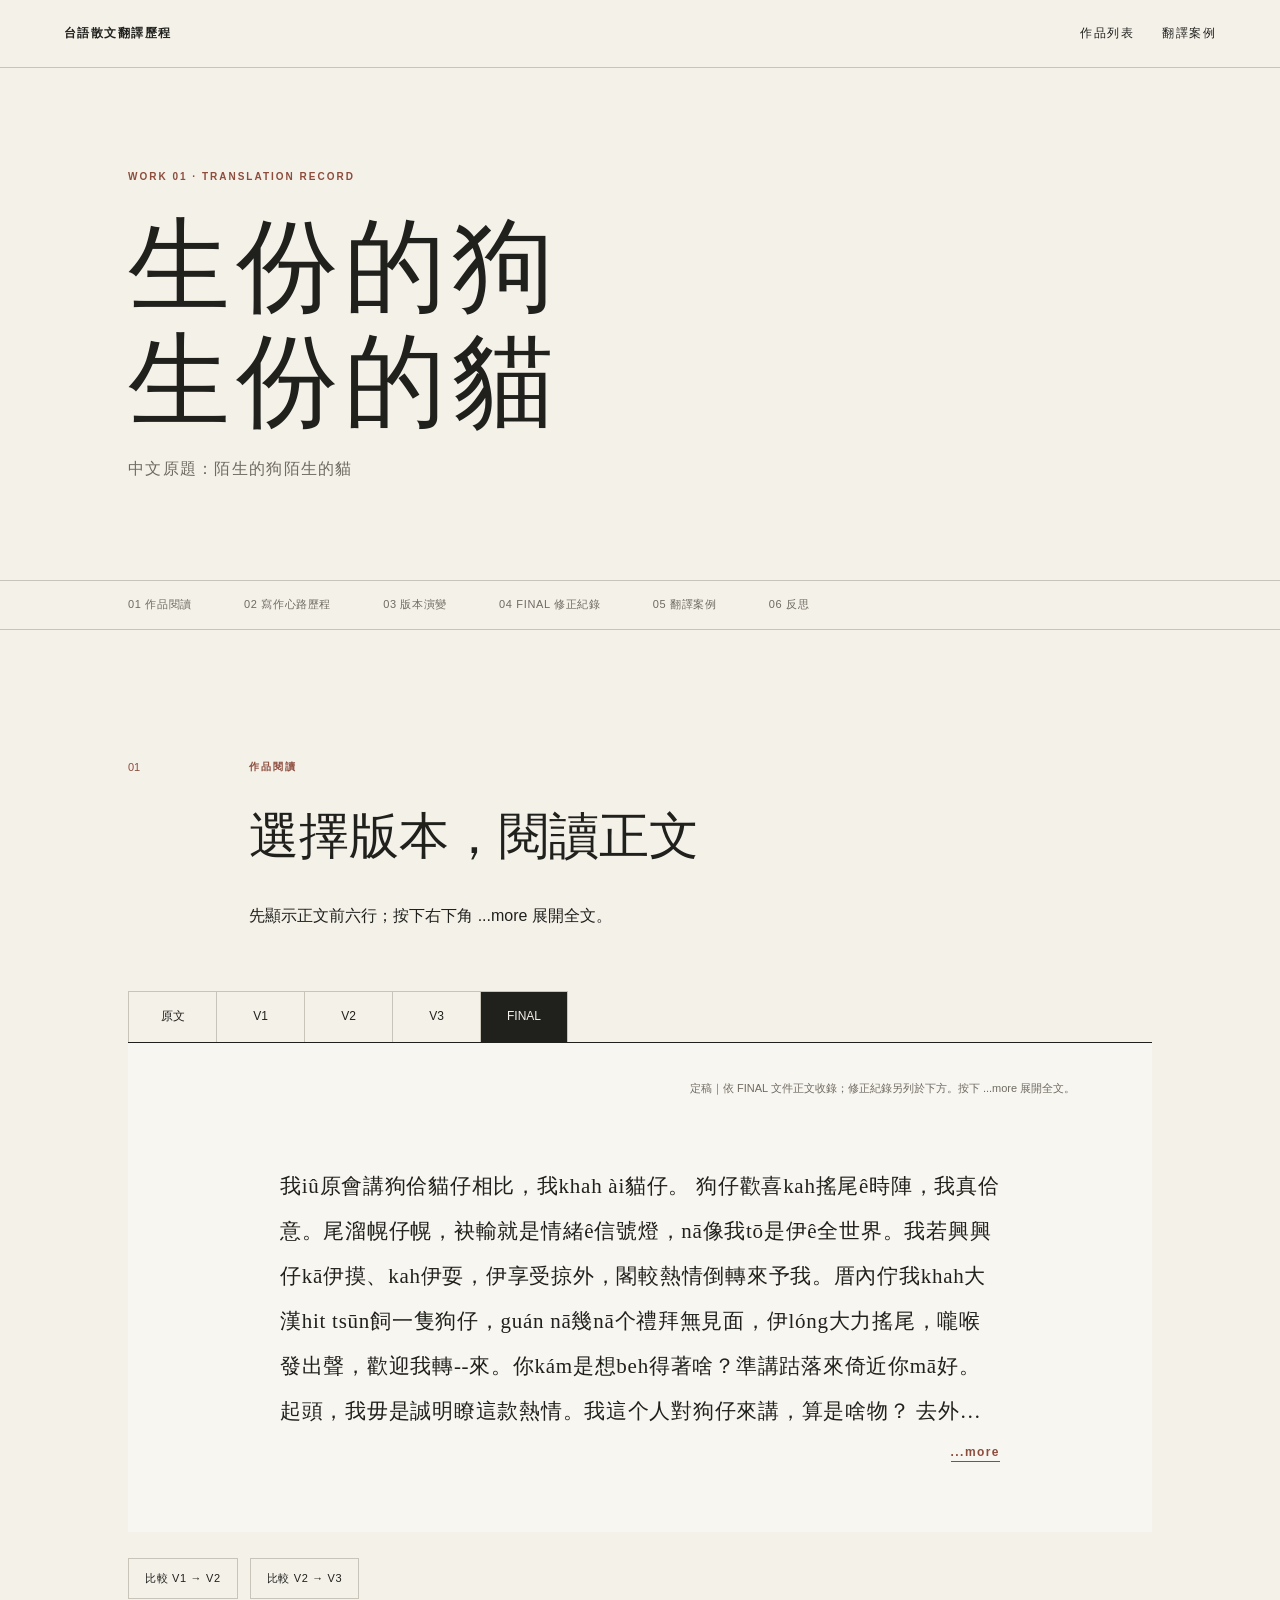
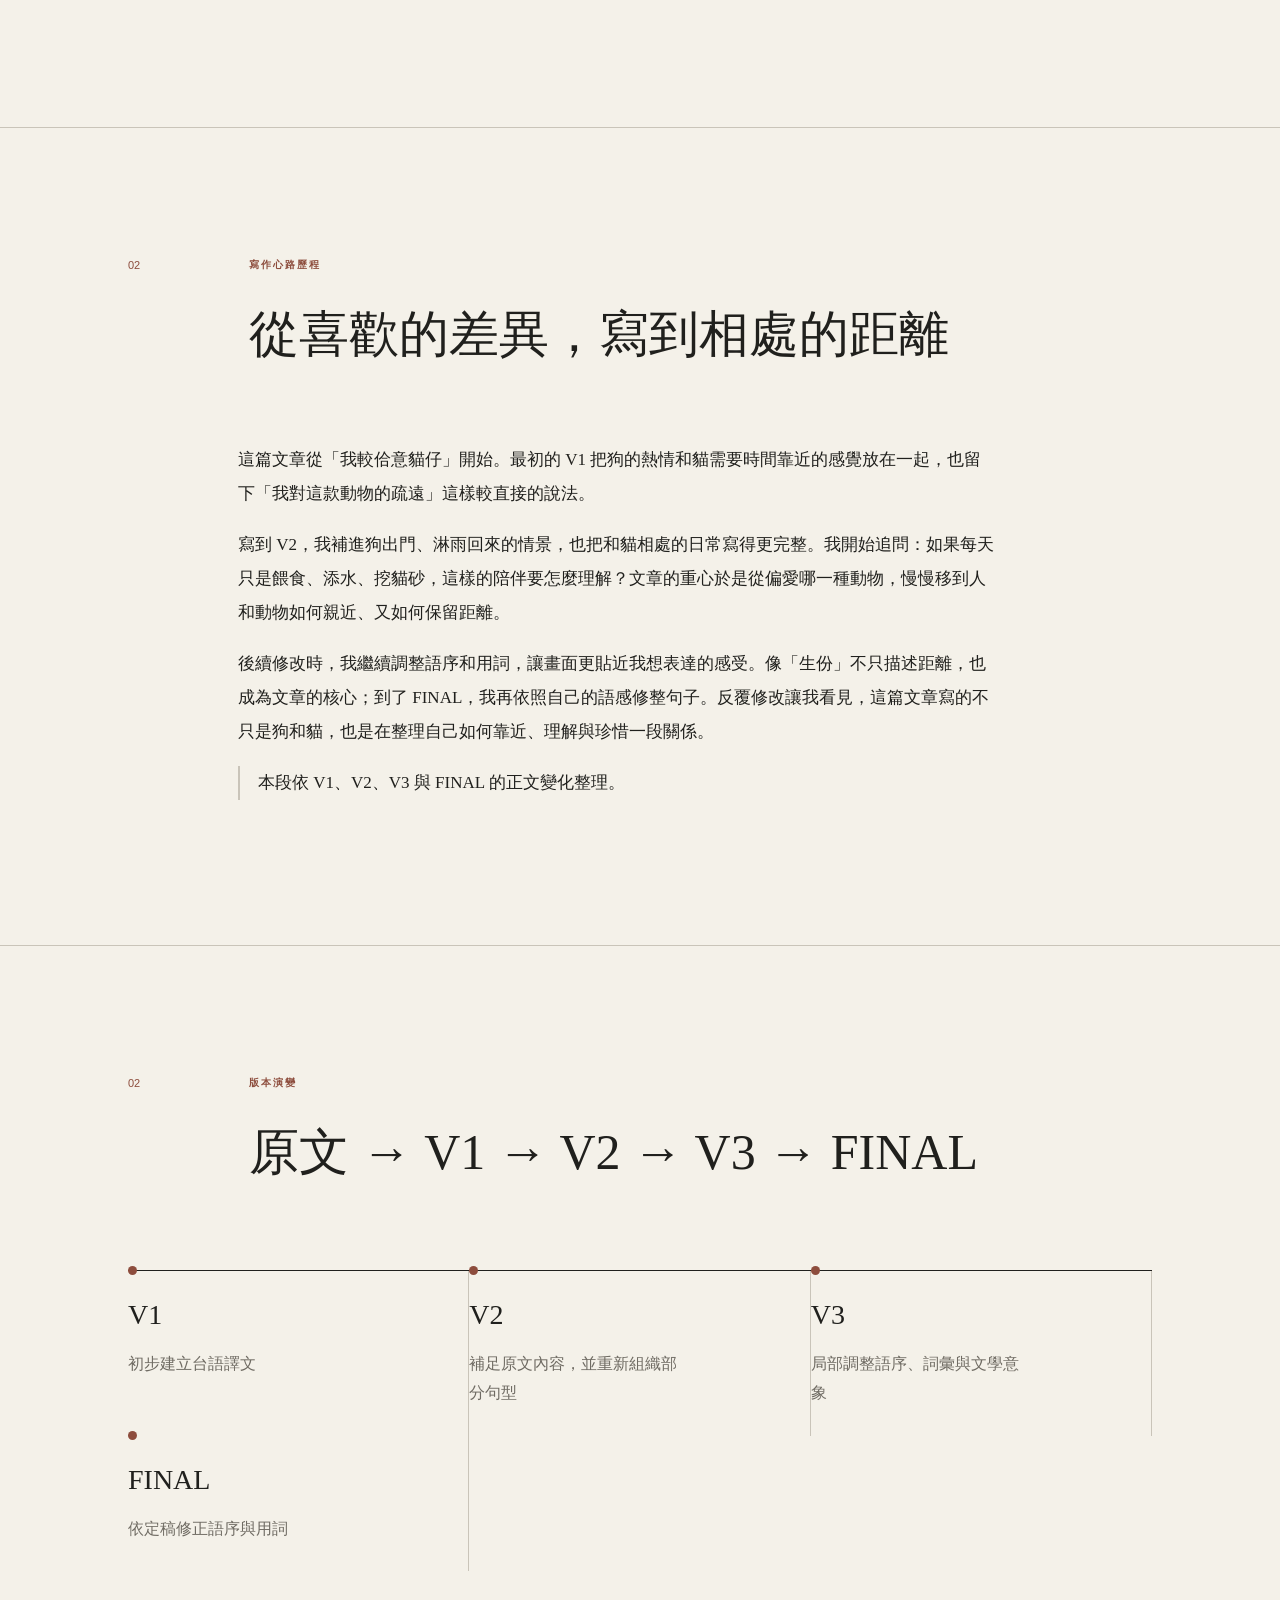
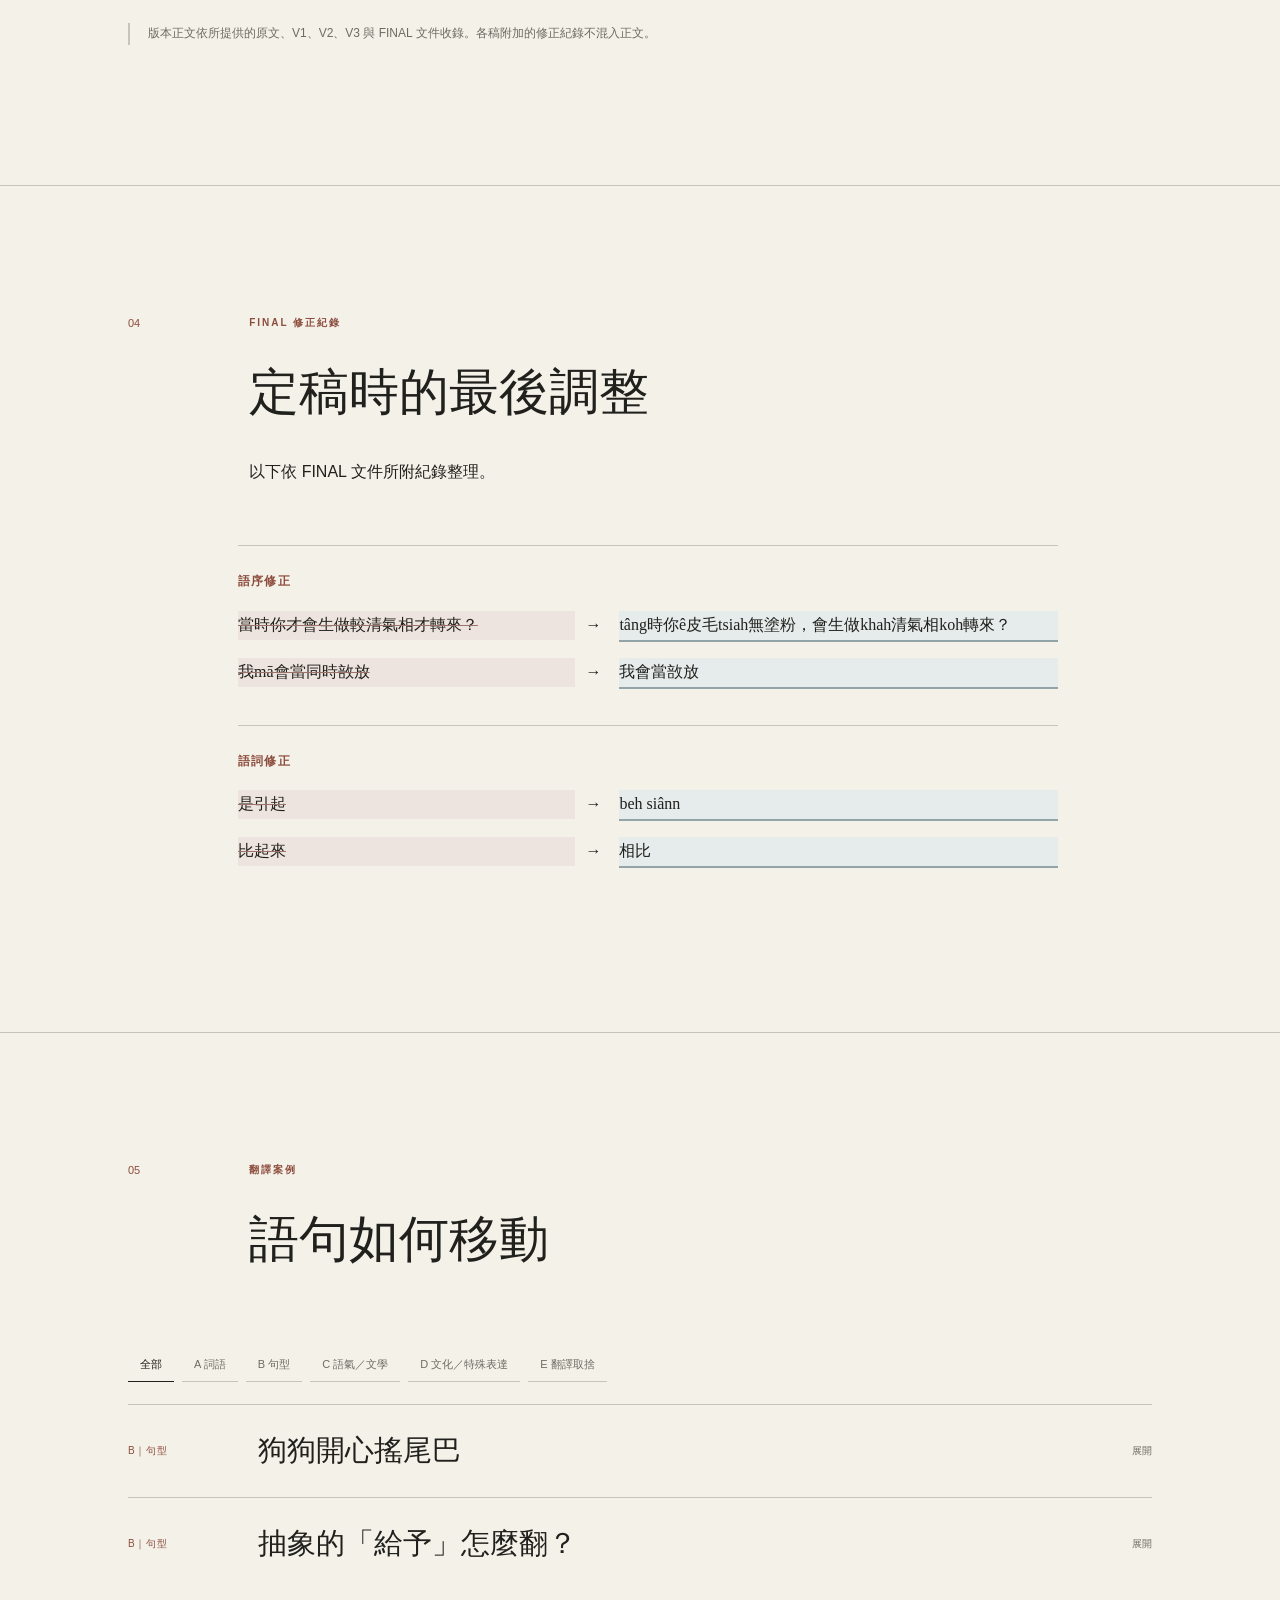
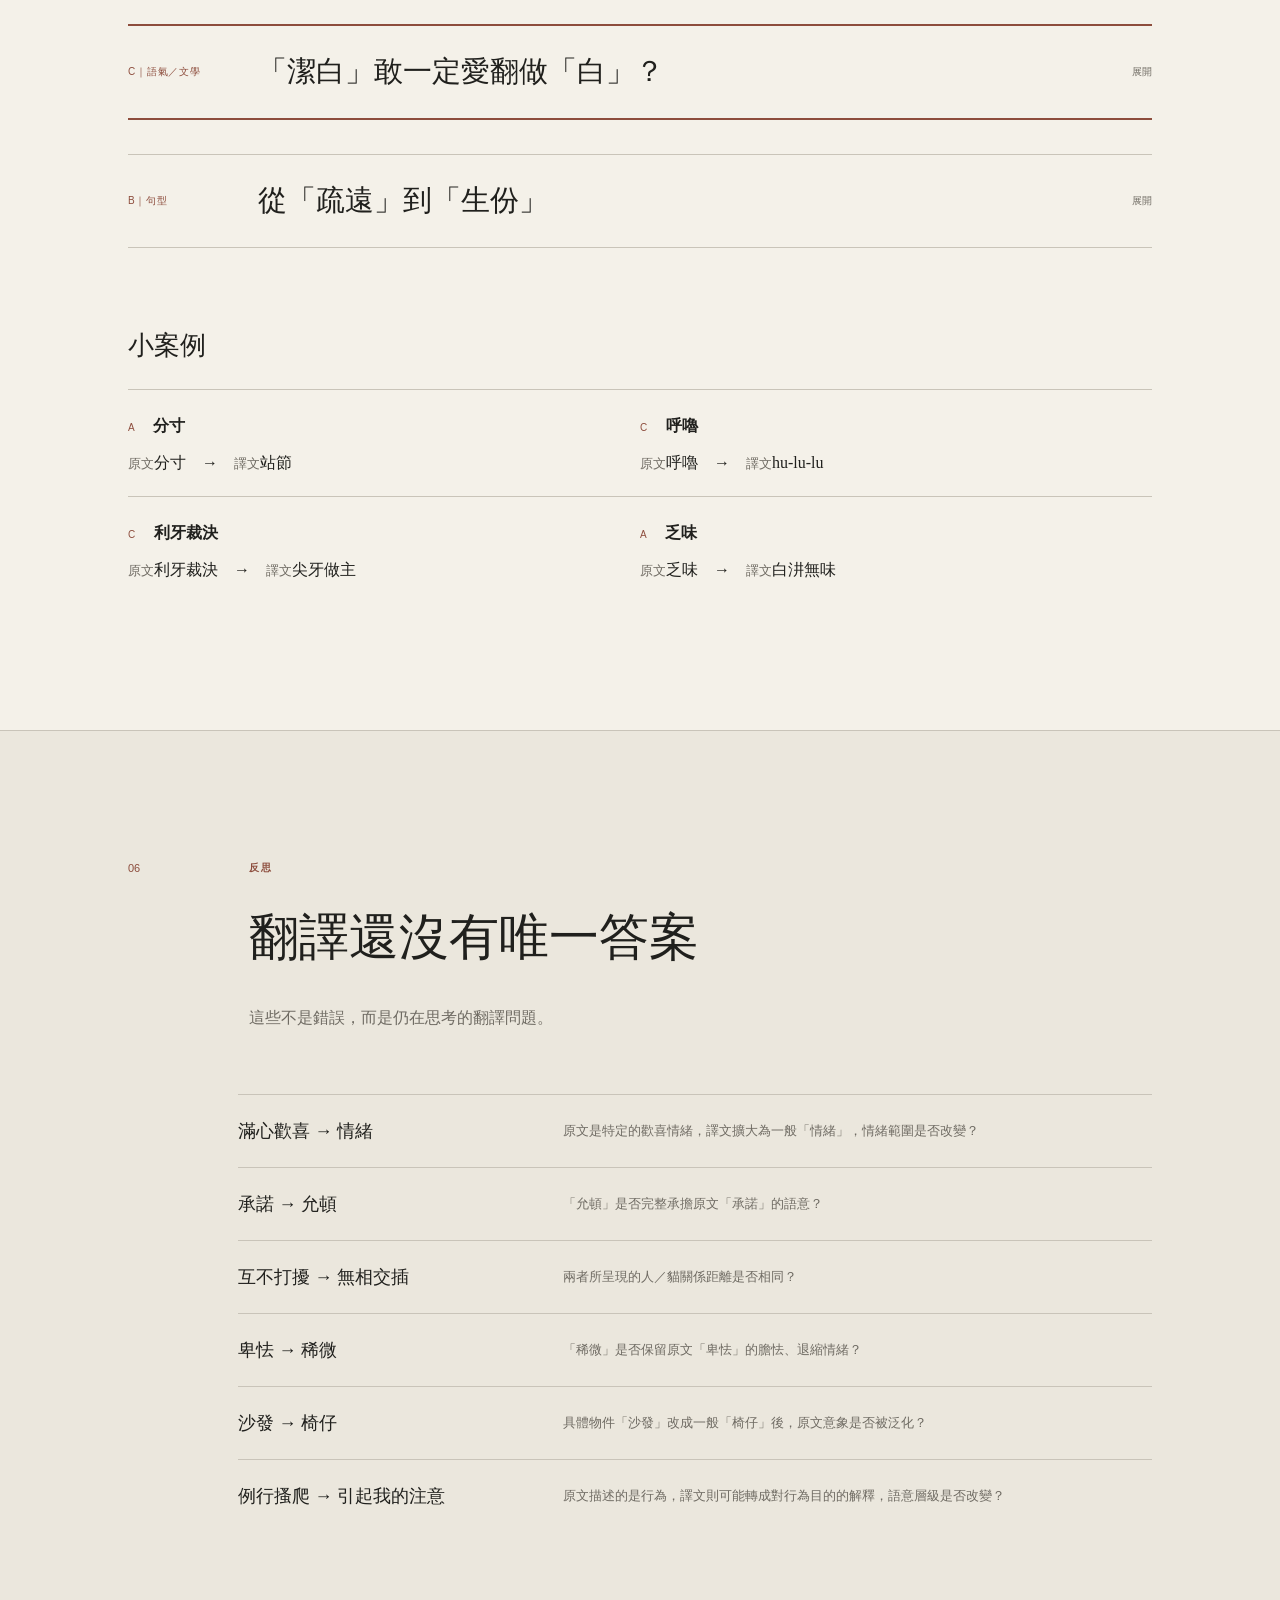
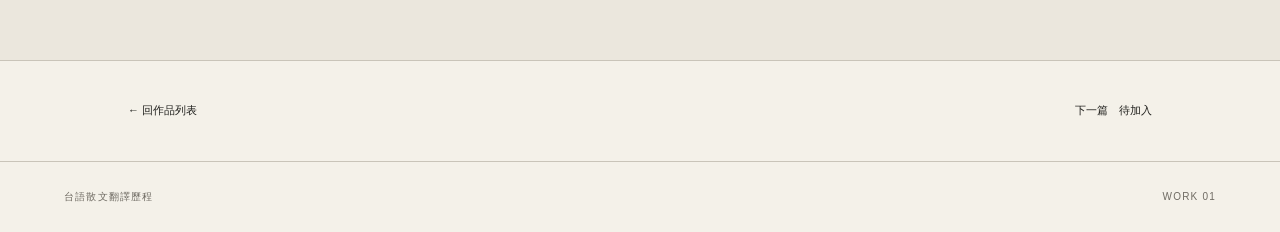
==== works/sing-hun-e-kau-sing-hun-e-niau.html @ 9552ee3a "Publish expanded panel width adjustment" ====
<!doctype html><html lang="zh-Hant"><head><meta charset="utf-8"><meta name="viewport" content="width=device-width,initial-scale=1"><meta name="description" content="〈生份的狗生份的貓〉版本演變與翻譯案例。"><title>生份的狗生份的貓｜台語散文翻譯歷程</title><link rel="stylesheet" href="../assets/style.css?v=20261028-fix13"></head>
<body class="work-page"><header class="site-header"><a class="wordmark" href="../index.html">台語散文翻譯歷程</a><nav><a href="../index.html#works">作品列表</a><a href="#cases">翻譯案例</a></nav></header>
<main><header class="work-hero"><p class="eyebrow">WORK 01 · TRANSLATION RECORD</p><h1>生份的狗<br>生份的貓</h1><p>中文原題：陌生的狗陌生的貓</p></header>
<nav class="local-nav" aria-label="本頁章節"><a href="#reading">01 作品閱讀</a><a href="#journey">02 寫作心路歷程</a><a href="#evolution">03 版本演變</a><a href="#corrections">04 FINAL 修正紀錄</a><a href="#cases">05 翻譯案例</a><a href="#questions">06 反思</a></nav>
<section class="chapter" id="reading"><header class="chapter-head"><span>01</span><div><p class="section-label">作品閱讀</p><h2>選擇版本，閱讀正文</h2><p>先顯示正文前六行；按下右下角 ...more 展開全文。</p></div></header><div class="version-tabs" role="tablist" aria-label="版本選擇"></div><article class="reading-paper"><p class="reading-status"></p><div class="prose" id="version-text"></div></article><div class="compare-controls"><button data-compare="v1-v2">比較 V1 → V2</button><button data-compare="v2-v3">比較 V2 → V3</button></div><div class="diff-panel" hidden></div></section>
<section class="chapter" id="journey"><header class="chapter-head"><span>02</span><div><p class="section-label">寫作心路歷程</p><h2>從喜歡的差異，寫到相處的距離</h2></div></header><div class="journey-copy"><p>這篇文章從「我較佮意貓仔」開始。最初的 V1 把狗的熱情和貓需要時間靠近的感覺放在一起，也留下「我對這款動物的疏遠」這樣較直接的說法。</p><p>寫到 V2，我補進狗出門、淋雨回來的情景，也把和貓相處的日常寫得更完整。我開始追問：如果每天只是餵食、添水、挖貓砂，這樣的陪伴要怎麼理解？文章的重心於是從偏愛哪一種動物，慢慢移到人和動物如何親近、又如何保留距離。</p><p>後續修改時，我繼續調整語序和用詞，讓畫面更貼近我想表達的感受。像「生份」不只描述距離，也成為文章的核心；到了 FINAL，我再依照自己的語感修整句子。反覆修改讓我看見，這篇文章寫的不只是狗和貓，也是在整理自己如何靠近、理解與珍惜一段關係。</p><p class="method-note">本段依 V1、V2、V3 與 FINAL 的正文變化整理。</p></div></section>
<section class="chapter" id="evolution"><header class="chapter-head"><span>02</span><div><p class="section-label">版本演變</p><h2>原文 → V1 → V2 → V3 → FINAL</h2></div></header><ol class="timeline"><li><b>V1</b><p>初步建立台語譯文</p></li><li><b>V2</b><p>補足原文內容，並重新組織部分句型</p></li><li><b>V3</b><p>局部調整語序、詞彙與文學意象</p></li><li><b>FINAL</b><p>依定稿修正語序與用詞</p></li></ol><p class="method-note">版本正文依所提供的原文、V1、V2、V3 與 FINAL 文件收錄。各稿附加的修正紀錄不混入正文。</p></section>
<section class="chapter" id="corrections"><header class="chapter-head"><span>04</span><div><p class="section-label">FINAL 修正紀錄</p><h2>定稿時的最後調整</h2><p>以下依 FINAL 文件所附紀錄整理。</p></div></header><div class="correction-list"><article><b>語序修正</b><p><del>當時你才會生做較清氣相才轉來？</del><span>→</span><ins>tâng時你ê皮毛tsiah無塗粉，會生做khah清氣相koh轉來？</ins></p><p><del>我mā會當同時敨放</del><span>→</span><ins>我會當敨放</ins></p></article><article><b>語詞修正</b><p><del>是引起</del><span>→</span><ins>beh siânn</ins></p><p><del>比起來</del><span>→</span><ins>相比</ins></p></article></div></section>
<section class="chapter" id="cases"><header class="chapter-head"><span>05</span><div><p class="section-label">翻譯案例</p><h2>語句如何移動</h2></div></header><div class="filter-row" aria-label="案例分類"><button class="active" data-filter="all">全部</button><button data-filter="A">A 詞語</button><button data-filter="B">B 句型</button><button data-filter="C">C 語氣／文學</button><button data-filter="D">D 文化／特殊表達</button><button data-filter="E">E 翻譯取捨</button></div><div class="case-list"></div><div class="small-cases"><h3>小案例</h3><div class="small-case-list"></div></div></section>
<section class="chapter questions" id="questions"><header class="chapter-head"><span>06</span><div><p class="section-label">反思</p><h2>翻譯還沒有唯一答案</h2><p>這些不是錯誤，而是仍在思考的翻譯問題。</p></div></header><div class="question-list"></div></section>
<nav class="bottom-nav"><a href="../index.html#works">← 回作品列表</a><span>下一篇　待加入</span></nav></main>
<footer><span>台語散文翻譯歷程</span><span>WORK 01</span></footer><script src="../data/works.js?v=20261028-fix13"></script><script src="../assets/app.js?v=20261028-fix13"></script></body></html>
---- assets/style.css ----
:root{--paper:#f4f1e9;--ink:#20201d;--soft:#6f6b63;--line:#c9c4b9;--accent:#8d4d3d;--blue:#64747a;--serif:"Noto Serif TC","Source Han Serif TC","PMingLiU",serif;--sans:"Noto Sans TC","PingFang TC","Microsoft JhengHei",sans-serif}
*{box-sizing:border-box}html{scroll-behavior:smooth}body{margin:0;background:var(--paper);color:var(--ink);font-family:var(--sans);line-height:1.8}a{color:inherit}.site-header{height:68px;padding:0 clamp(22px,5vw,76px);display:flex;align-items:center;justify-content:space-between;border-bottom:1px solid var(--line);font-size:12px;letter-spacing:.12em}.site-header nav{display:flex;gap:28px}.site-header a{text-decoration:none}.wordmark{font-family:var(--serif);font-weight:700}
.hero{min-height:78vh;padding:clamp(90px,14vh,150px) clamp(24px,10vw,150px);display:flex;flex-direction:column;justify-content:center}.eyebrow,.section-label{margin:0 0 24px;color:var(--accent);font-size:10px;font-weight:700;letter-spacing:.2em}.hero h1,.work-hero h1{margin:0;font-family:var(--serif);font-size:clamp(54px,9vw,126px);font-weight:500;line-height:1.12;letter-spacing:.06em}.hero-subtitle{margin:28px 0 4px;font-family:var(--serif);font-size:clamp(19px,2.4vw,28px);letter-spacing:.08em}.lead{max-width:520px;color:var(--soft);font-family:var(--serif);font-size:16px}.text-link{width:max-content;margin-top:40px;padding-bottom:4px;border-bottom:1px solid;text-decoration:none;font-size:12px;letter-spacing:.12em}
.statement,.works{display:grid;grid-template-columns:70px minmax(0,1fr);gap:5vw;padding:clamp(90px,12vw,160px) clamp(24px,10vw,150px);border-top:1px solid var(--line)}.section-index,.chapter-head>span{color:var(--accent);font-size:11px}.statement h2,.chapter h2{margin:0 0 30px;font:500 clamp(30px,4.5vw,58px)/1.45 var(--serif)}.statement>div>p:last-child{max-width:680px;color:var(--soft);font-family:var(--serif);font-size:17px}.work-row{min-height:126px;display:grid;grid-template-columns:70px minmax(220px,1fr) auto 30px;gap:20px;align-items:center;border-top:1px solid var(--ink);text-decoration:none}.work-row:last-child{border-bottom:1px solid var(--line)}.work-row>span,.work-row small{color:var(--soft);font-size:11px;letter-spacing:.08em}.work-row strong{font:500 clamp(23px,3vw,36px) var(--serif)}.work-row b{color:var(--accent)}.work-row.pending{color:#aaa59c;border-color:var(--line)}
footer{padding:26px clamp(22px,5vw,76px);display:flex;justify-content:space-between;border-top:1px solid var(--line);color:var(--soft);font-size:10px;letter-spacing:.12em}
.work-hero{padding:100px clamp(24px,10vw,150px) 80px}.work-hero h1{font-size:clamp(50px,8vw,105px)}.work-hero>p:last-child{color:var(--soft);font-family:var(--serif);letter-spacing:.08em}.local-nav{position:sticky;top:0;z-index:3;display:flex;overflow:auto;padding:0 clamp(20px,10vw,150px);background:rgba(244,241,233,.97);border-block:1px solid var(--line)}.local-nav a{flex:0 0 auto;padding:14px 24px 14px 0;margin-right:28px;text-decoration:none;color:var(--soft);font-size:11px;letter-spacing:.06em}
.chapter{padding:clamp(82px,10vw,140px) clamp(24px,10vw,150px);border-bottom:1px solid var(--line)}.chapter-head{display:grid;grid-template-columns:70px 1fr;gap:4vw}.chapter-head h2{font-size:clamp(30px,4vw,50px)}.version-tabs{display:flex;gap:0;margin:44px 0 0;border-bottom:1px solid var(--ink)}button{font:inherit;color:inherit}.version-tabs button,.filter-row button,.compare-controls button{appearance:none;border:0;background:none;cursor:pointer}.version-tabs button{min-width:88px;padding:14px 20px;border-top:1px solid var(--line);border-left:1px solid var(--line);font-size:12px}.version-tabs button:last-child{border-right:1px solid var(--line)}.version-tabs button.active{background:var(--ink);color:var(--paper)}
.reading-paper{min-height:420px;padding:36px clamp(12px,6vw,90px) 70px;background:#f8f6f0}.reading-status{margin:0;color:var(--soft);font-size:11px;text-align:right}.prose{max-width:720px;margin:65px auto 0;font:400 clamp(18px,2vw,21px)/2.15 var(--serif);letter-spacing:.035em}.prose p{margin:0 0 2em}.prose .empty{color:#aaa59c;text-align:center}.compare-controls{display:flex;gap:12px;margin-top:26px}.compare-controls button{padding:10px 16px;border:1px solid var(--line);font-size:11px;letter-spacing:.06em}.diff-panel{margin-top:22px;border-top:2px solid var(--ink)}.diff-panel[hidden]{display:none}.diff-head{display:flex;justify-content:space-between;align-items:center;padding:18px 0}.diff-head h3{font:500 20px var(--serif)}.diff-head button{border:0;background:none;cursor:pointer}.diff-row{display:grid;grid-template-columns:100px 1fr 1fr;border-top:1px solid var(--line)}.diff-row>*{margin:0;padding:20px}.diff-row>p{border-left:1px solid var(--line);font-family:var(--serif)}.diff-row small{display:block;color:var(--soft);font:10px var(--sans);margin-bottom:10px}del{text-decoration-color:#9a746a;text-decoration-thickness:1px;background:#eee4df}ins{text-decoration:none;border-bottom:2px solid #92a4a7;background:#e6eceb}
.timeline{display:grid;grid-template-columns:repeat(3,1fr);padding:0;margin:52px 0;list-style:none;border-top:1px solid var(--ink)}.timeline li{position:relative;padding:28px 26px 12px 0;border-right:1px solid var(--line)}.timeline li:before{content:"";position:absolute;top:-5px;left:0;width:9px;height:9px;background:var(--accent);border-radius:50%}.timeline b{font:500 28px var(--serif)}.timeline p{max-width:220px;color:var(--soft)}.method-note{max-width:760px;padding-left:18px;border-left:2px solid var(--line);color:var(--soft);font-size:12px}
.filter-row{display:flex;flex-wrap:wrap;gap:8px;margin:42px 0 22px}.filter-row button{padding:7px 12px;border-bottom:1px solid var(--line);color:var(--soft);font-size:11px}.filter-row button.active{color:var(--ink);border-color:var(--ink)}.case-item{border-top:1px solid var(--line)}.case-item:last-child{border-bottom:1px solid var(--line)}.case-item summary{display:grid;grid-template-columns:110px 1fr auto;gap:20px;align-items:center;padding:26px 0;cursor:pointer;list-style:none}.case-item summary::-webkit-details-marker{display:none}.case-item summary strong{font:500 clamp(20px,2.5vw,29px) var(--serif)}.case-tag{color:var(--accent);font-size:10px;letter-spacing:.08em}.open-word{color:var(--soft);font-size:10px}.case-item[open] .open-word{font-size:0}.case-item[open] .open-word:after{content:"收合";font-size:10px}.case-body{padding:10px 0 46px 130px;max-width:950px}.case-body dl{display:grid;grid-template-columns:65px 1fr;margin:0}.case-body dt,.case-body dd{margin:0;padding:13px 0;border-top:1px solid var(--line)}.case-body dt{color:var(--soft);font-size:10px}.case-body dd{font-family:var(--serif);font-size:17px}.case-body>p{max-width:720px}.strategy{padding:18px;border-left:2px solid var(--accent);background:#eeeae1}.strategy b{display:block;color:var(--soft);font-size:10px}.featured{margin:34px 0;border-top:2px solid var(--accent);border-bottom:2px solid var(--accent)}.spectrum{display:grid;grid-template-columns:auto 1fr auto;align-items:center;gap:12px;margin:30px 0;color:var(--soft);font-size:10px}.spectrum i{height:1px;background:linear-gradient(90deg,var(--accent),var(--blue))}.small-cases{margin-top:80px}.small-cases h3{font:500 26px var(--serif)}.small-case-list{display:grid;grid-template-columns:1fr 1fr}.small-case-list>div{padding:22px 16px 18px 0;border-top:1px solid var(--line)}.small-case-list strong{margin-left:18px;font-family:var(--serif)}.small-case-list p{margin:8px 0 0;font-family:var(--serif)}.small-case-list small{color:var(--soft);font-family:var(--sans)}
.questions{background:#ebe7dd}.questions .chapter-head>div>p:last-child{color:var(--soft)}.question-list{margin:45px 0 0 110px}.question-list article{display:grid;grid-template-columns:minmax(190px,1fr) 2fr;gap:30px;padding:24px 0;border-top:1px solid var(--line)}.question-list h3{margin:0;font:500 18px var(--serif)}.question-list p{margin:0;color:var(--soft);font-size:13px}.bottom-nav{display:flex;justify-content:space-between;padding:40px clamp(24px,10vw,150px);font-size:11px}.bottom-nav a{text-decoration:none}
@media(max-width:720px){.site-header{height:58px}.site-header nav{gap:14px}.hero{min-height:70vh;padding-top:80px}.hero h1{font-size:clamp(48px,17vw,74px)}.statement,.works{grid-template-columns:1fr}.section-index{margin-bottom:8px}.work-row{grid-template-columns:38px 1fr 20px;padding:20px 0}.work-row small{grid-column:2}.work-row b{grid-column:3;grid-row:1}.local-nav{padding-inline:20px}.chapter,.work-hero{padding-inline:22px}.chapter-head{grid-template-columns:38px 1fr}.reading-paper{padding:22px 18px 50px}.reading-status{text-align:left}.version-tabs{overflow:auto}.version-tabs button{min-width:70px;padding-inline:15px}.compare-controls{display:grid}.diff-row{grid-template-columns:1fr}.diff-row>b{padding-bottom:4px}.diff-row>p{border-left:0;padding-top:8px}.timeline{grid-template-columns:1fr;border-top:0}.timeline li{padding:18px 0;border-top:1px solid var(--line);border-right:0}.timeline li:before{display:none}.case-item summary{grid-template-columns:64px 1fr auto;gap:10px}.case-body{padding-left:0}.small-case-list{grid-template-columns:1fr}.question-list{margin-left:0}.question-list article{grid-template-columns:1fr;gap:8px}.bottom-nav{padding-inline:22px}footer{display:block}footer span{display:block}}
.more-text{max-width:980px;margin:54px auto 0}
.more-text summary{display:block;cursor:pointer;list-style:none}
.more-text summary::-webkit-details-marker{display:none}
.more-preview{display:-webkit-box;-webkit-box-orient:vertical;-webkit-line-clamp:6;overflow:hidden;max-width:880px;height:12.9em;overflow:hidden;margin:0 auto;color:var(--ink);font:400 clamp(18px,2vw,21px)/2.15 var(--serif);letter-spacing:.035em;white-space:normal}
.more-label{display:block;width:max-content;margin:8px max(calc((100% - 880px)/2),0px) 0 auto;padding:2px 0;color:var(--accent);font:600 12px var(--sans);letter-spacing:.12em;border-bottom:1px solid var(--accent)}

.more-text summary::-webkit-details-marker{display:none}
.more-text[open] summary{margin-bottom:24px}
.more-text[open] .more-preview{display:none}
.more-text[open] .more-label{margin-right:max(calc((100% - 720px)/2),0px)}
.more-text[open] .more-label:before{content:"收合"}
.more-text[open] .more-label{font-size:0}
.more-text[open] .more-label:before{font:600 12px var(--sans);letter-spacing:.12em}
.more-text-body{position:relative;left:50%;transform:translateX(-50%);width:80vw;margin:24px 0 0;padding:24px clamp(18px,5vw,64px) 36px;background:var(--paper);border:1px solid var(--line)}
.more-text-body .prose,.more-text-body p{max-width:880px;margin:26px auto;font:400 clamp(17px,1.8vw,20px)/2 var(--serif);letter-spacing:.025em}
.journey-copy,.correction-list{max-width:820px;margin:42px 0 0 110px}
.journey-copy p{max-width:760px;font:400 17px/2 var(--serif);color:var(--ink)}
.correction-list article{padding:20px 0;border-top:1px solid var(--line)}
.correction-list article>b{color:var(--accent);font-size:12px;letter-spacing:.1em}
.correction-list p{display:grid;grid-template-columns:minmax(180px,1fr) 24px minmax(180px,1.3fr);gap:10px;align-items:start;font:16px/1.8 var(--serif)}
.correction-list del{text-decoration-color:#9a746a;text-decoration-thickness:1px;background:#eee4df}
.correction-list ins{text-decoration:none;border-bottom:2px solid #92a4a7;background:#e6eceb}
\n@media(max-width:720px){.more-text-body{left:50%;transform:translateX(-50%);width:calc(100vw - 36px);margin:24px 0 0;padding:18px 18px 28px}.more-preview{font-size:17px;line-height:2}.more-label,.more-text[open] .more-label{margin-right:0}.journey-copy,.correction-list{margin-left:0}.correction-list p{grid-template-columns:1fr}.correction-list p>span{display:none}.more-text{margin-top:34px}}
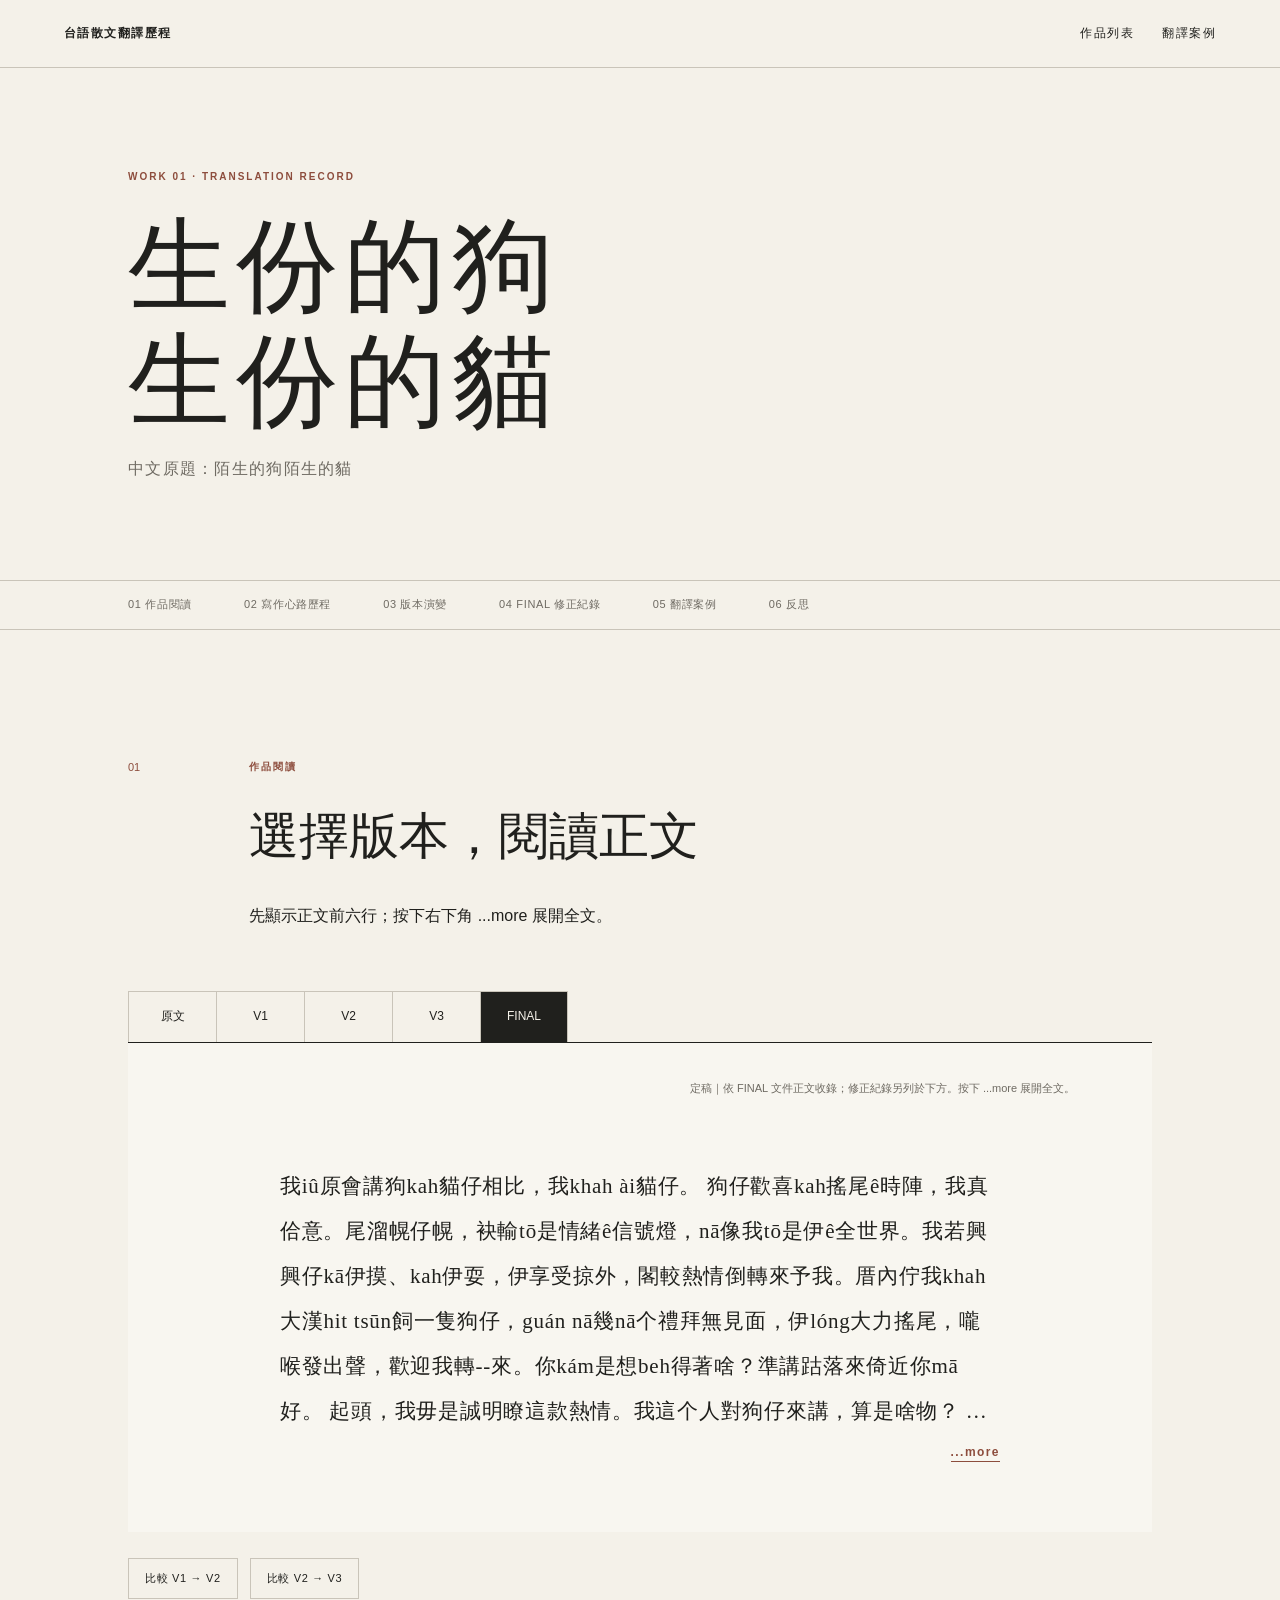
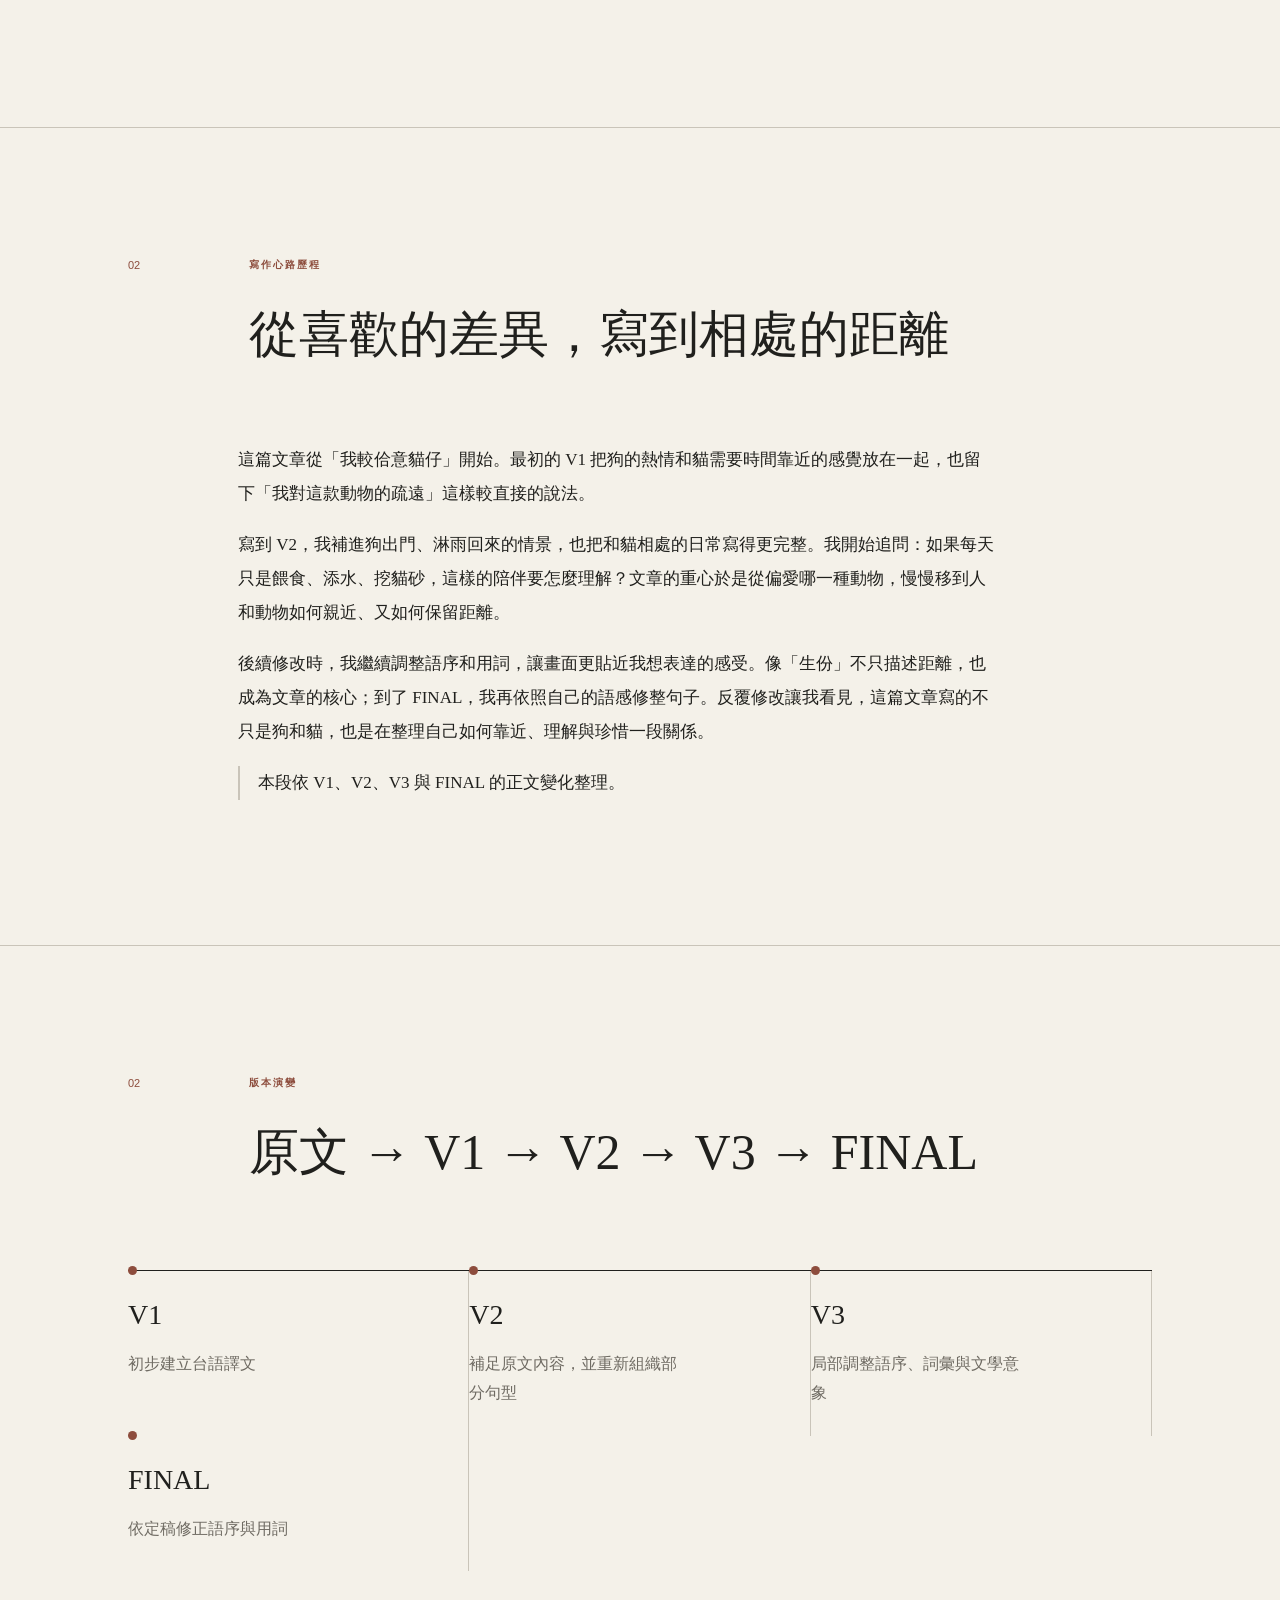
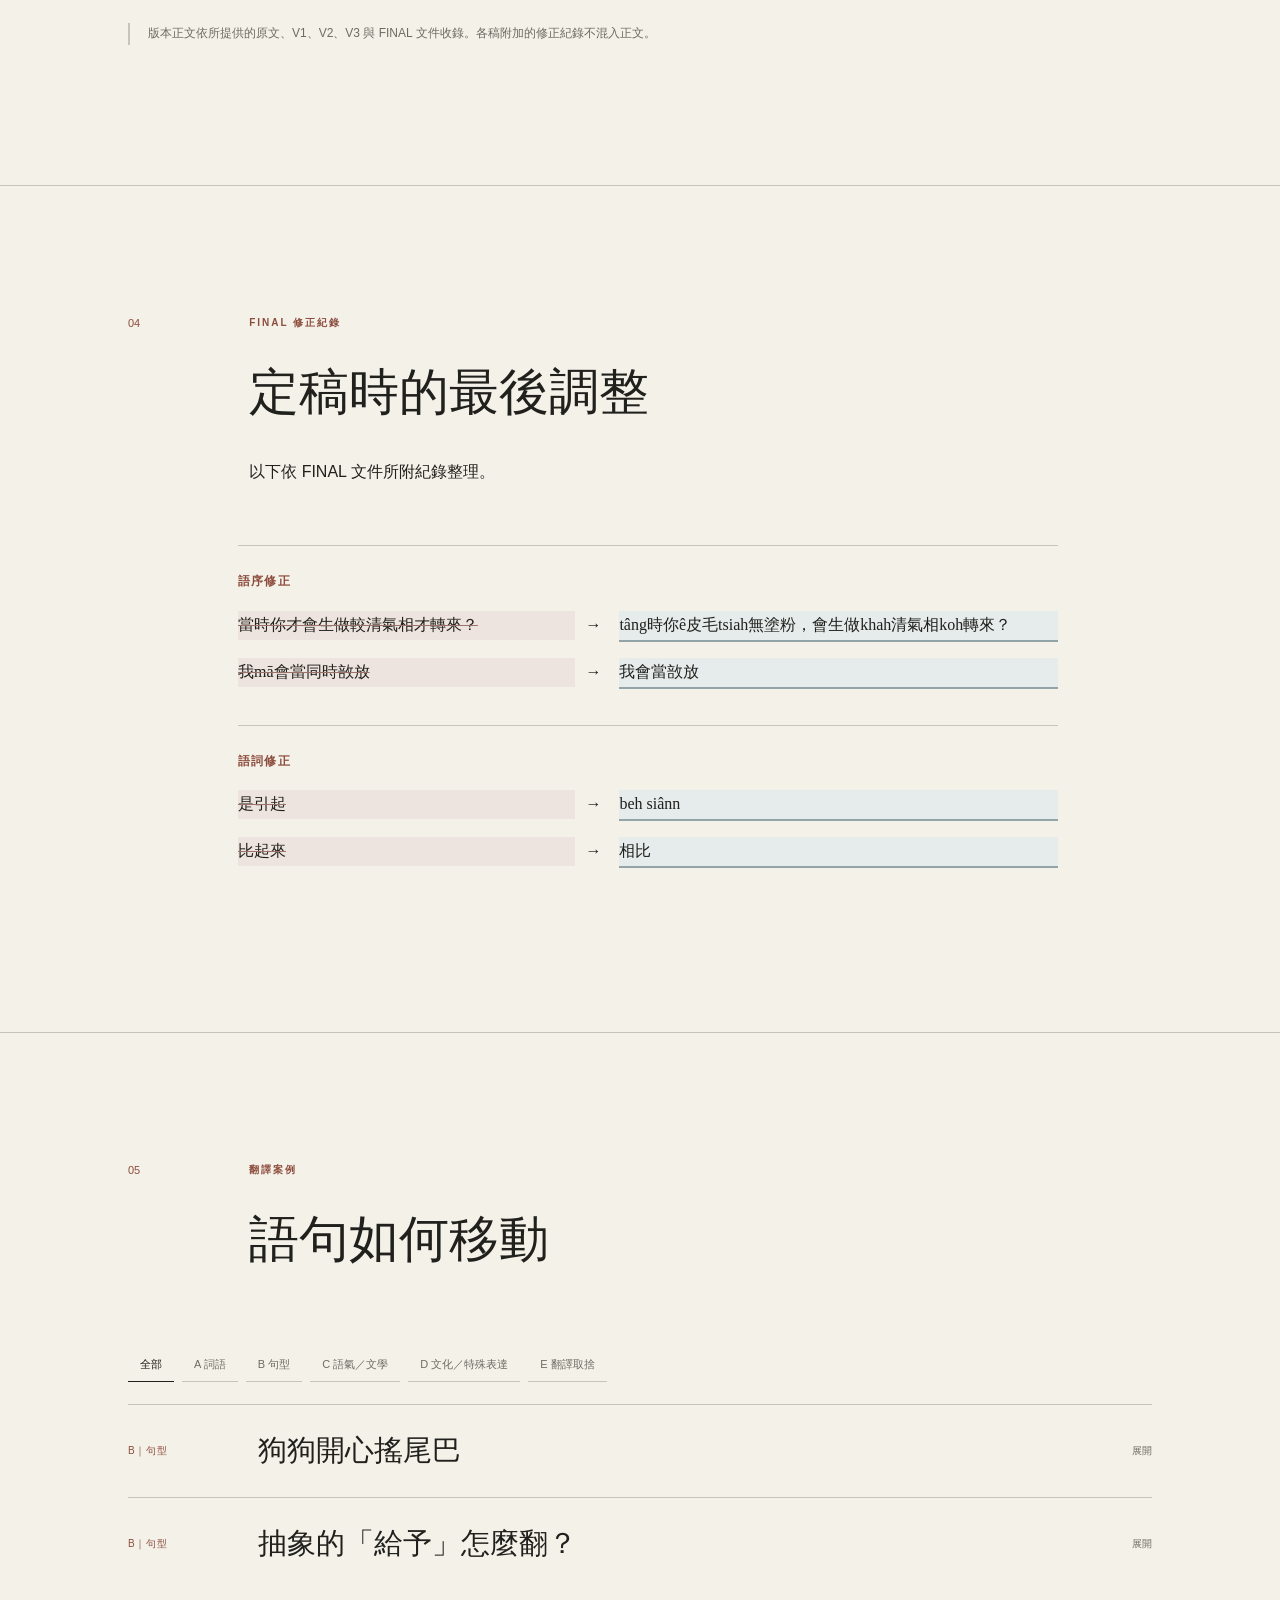
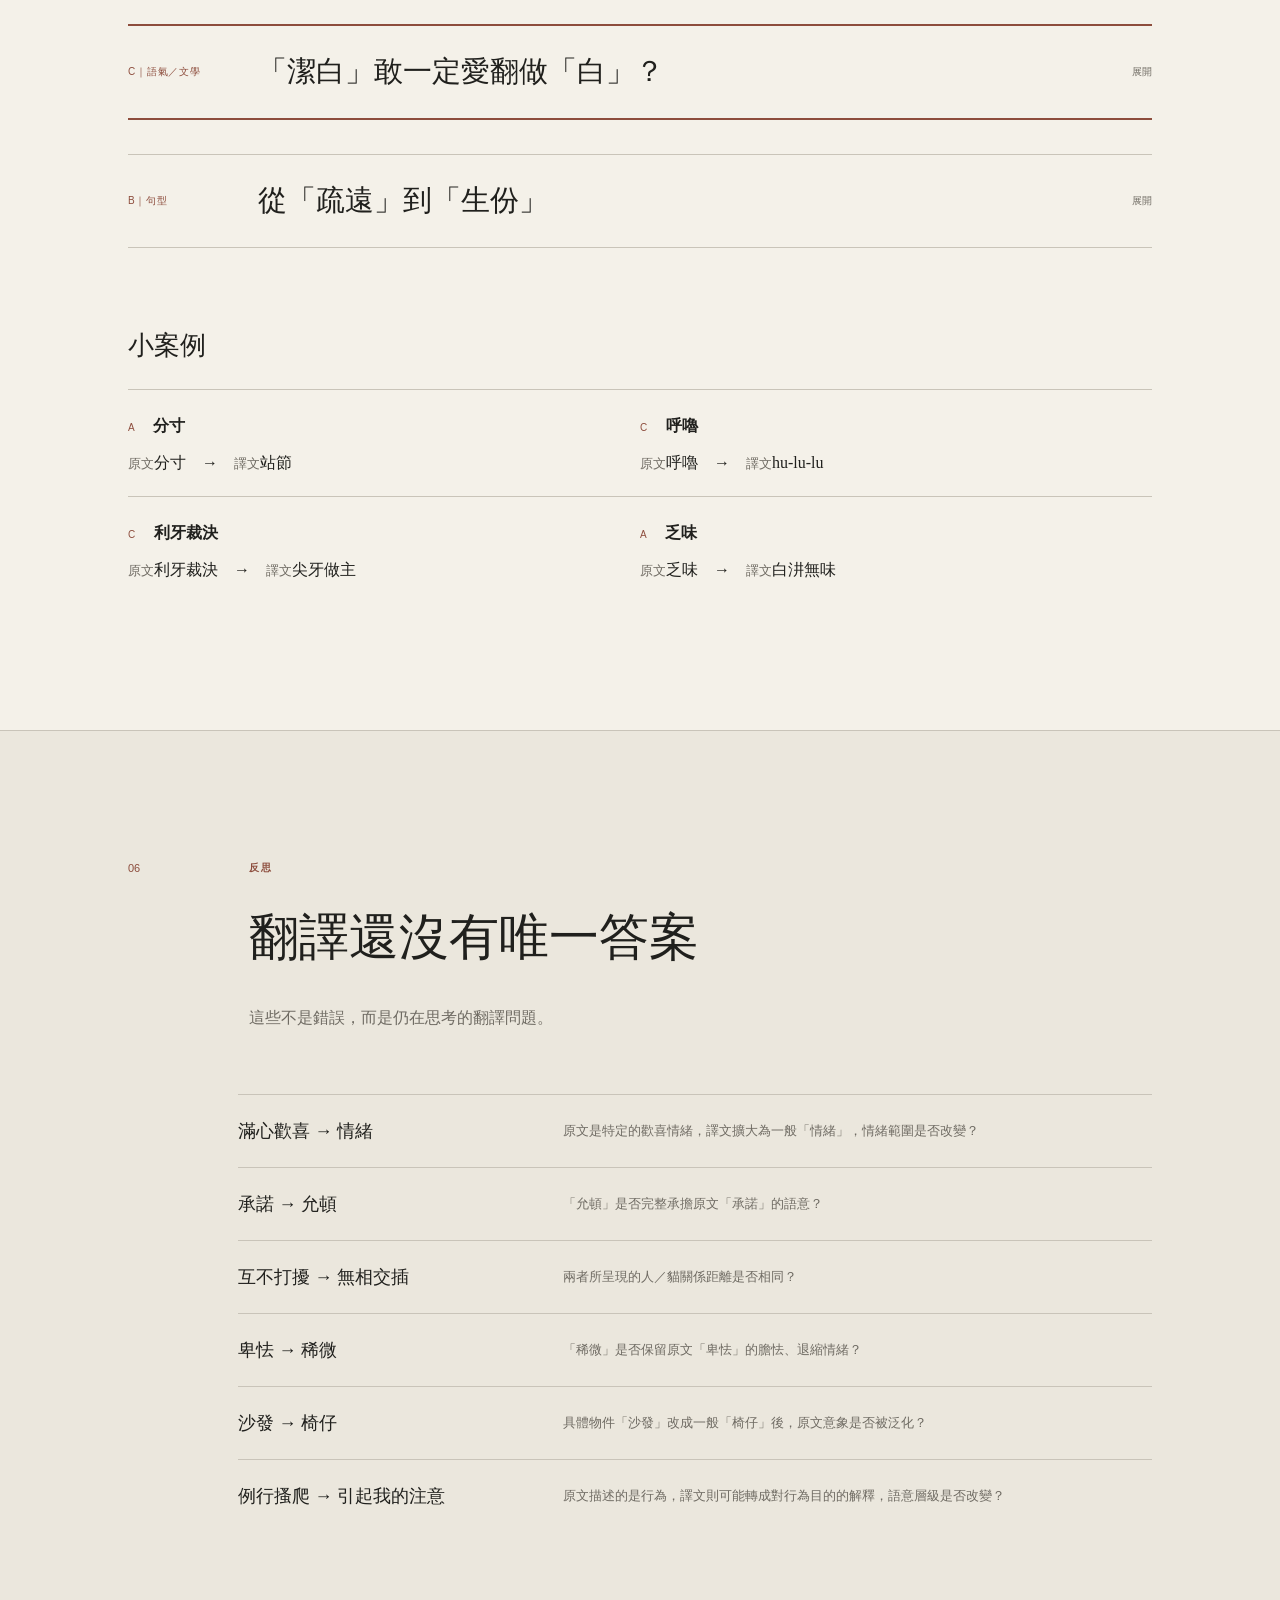
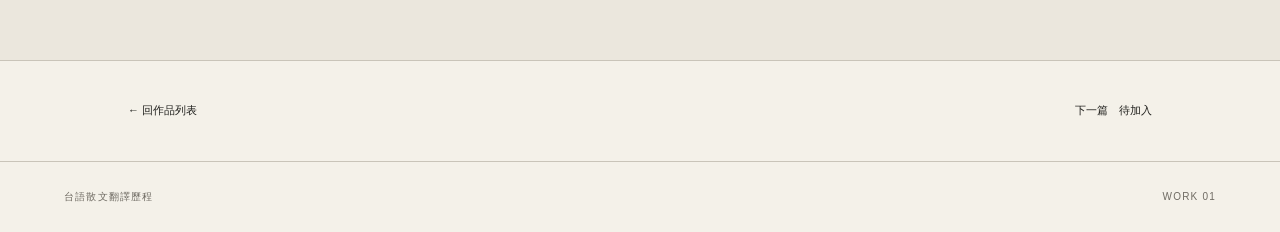
==== commit 423fe00d: "Enable updated translation hover behavior" ====
--- a/works/sing-hun-e-kau-sing-hun-e-niau.html
+++ b/works/sing-hun-e-kau-sing-hun-e-niau.html
@@ -1,4 +1,4 @@
-<!doctype html><html lang="zh-Hant"><head><meta charset="utf-8"><meta name="viewport" content="width=device-width,initial-scale=1"><meta name="description" content="〈生份的狗生份的貓〉版本演變與翻譯案例。"><title>生份的狗生份的貓｜台語散文翻譯歷程</title><link rel="stylesheet" href="../assets/style.css?v=20261028-fix13"></head>
+<!doctype html><html lang="zh-Hant"><head><meta charset="utf-8"><meta name="viewport" content="width=device-width,initial-scale=1"><meta name="description" content="〈生份的狗生份的貓〉版本演變與翻譯案例。"><title>生份的狗生份的貓｜台語散文翻譯歷程</title><link rel="stylesheet" href="../assets/style.css?v=20261029-hover-original"></head>
 <body class="work-page"><header class="site-header"><a class="wordmark" href="../index.html">台語散文翻譯歷程</a><nav><a href="../index.html#works">作品列表</a><a href="#cases">翻譯案例</a></nav></header>
 <main><header class="work-hero"><p class="eyebrow">WORK 01 · TRANSLATION RECORD</p><h1>生份的狗<br>生份的貓</h1><p>中文原題：陌生的狗陌生的貓</p></header>
 <nav class="local-nav" aria-label="本頁章節"><a href="#reading">01 作品閱讀</a><a href="#journey">02 寫作心路歷程</a><a href="#evolution">03 版本演變</a><a href="#corrections">04 FINAL 修正紀錄</a><a href="#cases">05 翻譯案例</a><a href="#questions">06 反思</a></nav>
@@ -9,4 +9,4 @@
 <section class="chapter" id="cases"><header class="chapter-head"><span>05</span><div><p class="section-label">翻譯案例</p><h2>語句如何移動</h2></div></header><div class="filter-row" aria-label="案例分類"><button class="active" data-filter="all">全部</button><button data-filter="A">A 詞語</button><button data-filter="B">B 句型</button><button data-filter="C">C 語氣／文學</button><button data-filter="D">D 文化／特殊表達</button><button data-filter="E">E 翻譯取捨</button></div><div class="case-list"></div><div class="small-cases"><h3>小案例</h3><div class="small-case-list"></div></div></section>
 <section class="chapter questions" id="questions"><header class="chapter-head"><span>06</span><div><p class="section-label">反思</p><h2>翻譯還沒有唯一答案</h2><p>這些不是錯誤，而是仍在思考的翻譯問題。</p></div></header><div class="question-list"></div></section>
 <nav class="bottom-nav"><a href="../index.html#works">← 回作品列表</a><span>下一篇　待加入</span></nav></main>
-<footer><span>台語散文翻譯歷程</span><span>WORK 01</span></footer><script src="../data/works.js?v=20261028-fix13"></script><script src="../assets/app.js?v=20261028-fix13"></script></body></html>
+<footer><span>台語散文翻譯歷程</span><span>WORK 01</span></footer><script src="../data/works.js?v=20261029-hover-original"></script><script src="../assets/app.js?v=20261029-hover-original"></script></body></html>
--- a/assets/style.css
+++ b/assets/style.css
@@ -33,3 +33,8 @@
 .correction-list del{text-decoration-color:#9a746a;text-decoration-thickness:1px;background:#eee4df}
 .correction-list ins{text-decoration:none;border-bottom:2px solid #92a4a7;background:#e6eceb}
 \n@media(max-width:720px){.more-text-body{left:50%;transform:translateX(-50%);width:calc(100vw - 36px);margin:24px 0 0;padding:18px 18px 28px}.more-preview{font-size:17px;line-height:2}.more-label,.more-text[open] .more-label{margin-right:0}.journey-copy,.correction-list{margin-left:0}.correction-list p{grid-template-columns:1fr}.correction-list p>span{display:none}.more-text{margin-top:34px}}
+
+.translation-sentence{position:relative;border-bottom:1px dotted transparent;cursor:help}
+.translation-sentence:hover,.translation-sentence:focus{border-bottom-color:var(--accent);outline:none}
+.translation-sentence::after{content:attr(data-original);display:none;position:absolute;z-index:8;left:0;bottom:calc(100% + 9px);width:max-content;max-width:min(360px,80vw);max-height:40vh;overflow:auto;padding:11px 14px;border:1px solid var(--line);background:#fffdf8;color:var(--ink);box-shadow:0 5px 18px rgba(32,32,29,.15);font:400 15px/1.75 var(--serif);letter-spacing:.02em;white-space:normal}
+.translation-sentence:hover::after,.translation-sentence:focus::after{display:block}
